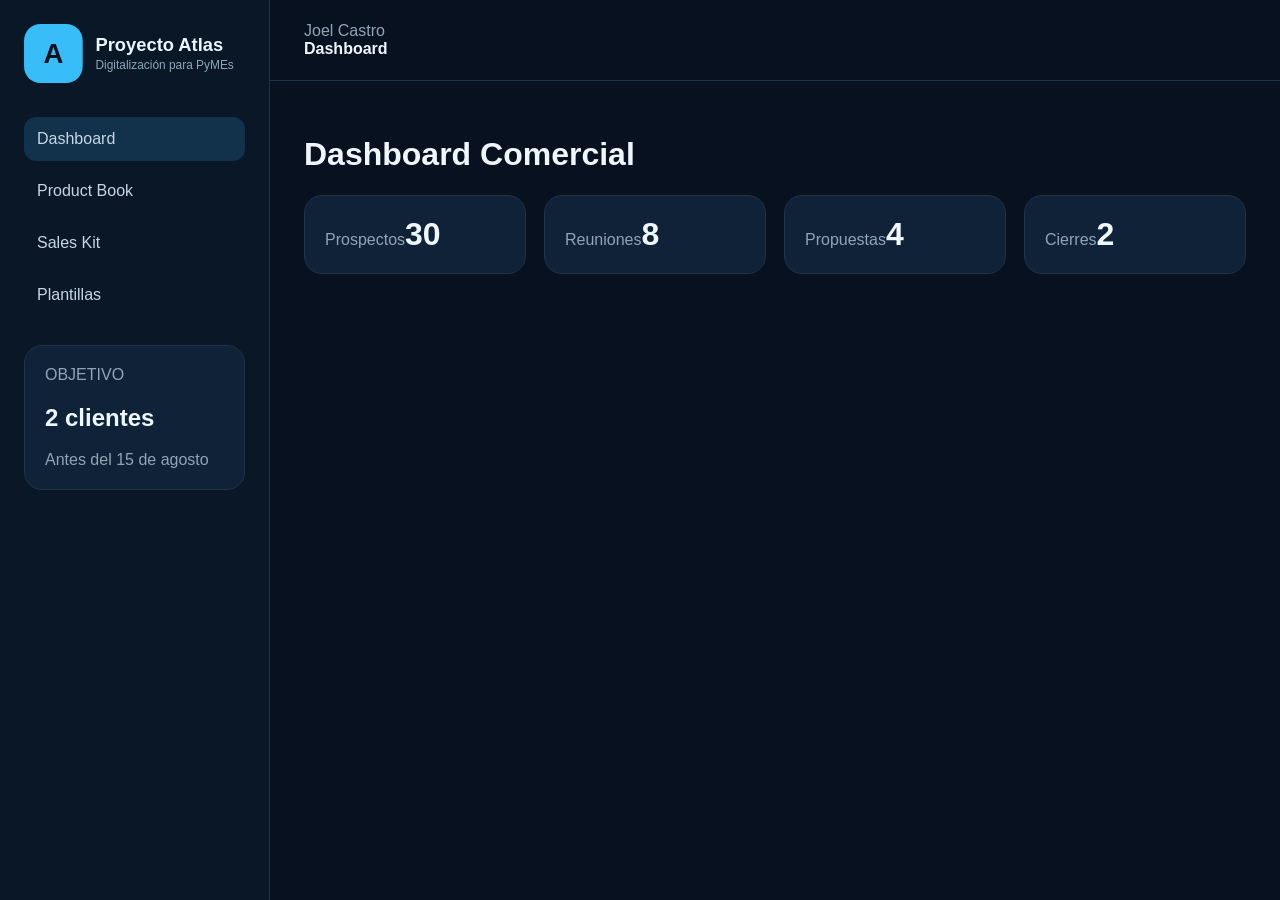
==== index.html @ df3ff929 "Add files via upload" ====
<!doctype html><html lang="es"><head><meta charset="utf-8"><meta name="viewport" content="width=device-width,initial-scale=1"><title>Dashboard</title><link rel="stylesheet" href="assets/css/styles.css"></head><body><div class="layout"><aside class="sidebar"><img class="logo" src="assets/images/logo.svg"><nav class="nav"><a href="index.html" class="active">Dashboard</a><a href="product-book.html">Product Book</a><a href="sales-kit.html">Sales Kit</a><a href="templates.html">Plantillas</a></nav><div class="goal"><div class="muted">OBJETIVO</div><h2>2 clientes</h2><div class="muted">Antes del 15 de agosto</div></div></aside><main><header class="topbar"><div class="muted">Joel Castro</div><strong>Dashboard</strong></header><div class="content"><h1>Dashboard Comercial</h1><div class="grid metrics"><div class="card metric"><span class="muted">Prospectos</span><strong>30</strong></div><div class="card metric"><span class="muted">Reuniones</span><strong>8</strong></div><div class="card metric"><span class="muted">Propuestas</span><strong>4</strong></div><div class="card metric"><span class="muted">Cierres</span><strong>2</strong></div></div></div></main></div><script src="assets/js/app.js"></script></body></html>
---- assets/css/styles.css ----
body{margin:0;background:#07111f;color:#eef6ff;font-family:Arial,sans-serif}*{box-sizing:border-box}a{text-decoration:none;color:inherit}.layout{display:grid;grid-template-columns:270px 1fr;min-height:100vh}.sidebar{padding:24px;border-right:1px solid #21334a;background:#0a1727}.logo{width:220px;margin-bottom:30px}.nav{display:grid;gap:8px}.nav a{padding:13px;border-radius:12px;color:#c7d6e5}.nav a.active,.nav a:hover{background:#12314b}.goal,.card{background:#102238;border:1px solid #21334a;border-radius:18px;padding:20px}.goal{margin-top:28px}.topbar{padding:22px 34px;border-bottom:1px solid #21334a}.content{padding:34px;max-width:1300px;margin:auto}.muted{color:#91a4b7}.btn{display:inline-block;padding:12px 18px;border-radius:12px;background:#12243a;border:1px solid #2a4059;cursor:pointer;color:#fff}.btn.primary{background:#38bdf8;color:#04111e;font-weight:bold}.template-tabs{display:flex;gap:8px;flex-wrap:wrap;margin:12px 0}.template-tabs button{padding:9px 12px;border-radius:10px;background:#0b1a2c;color:#c9d6e3;border:1px solid #2a4059;cursor:pointer}.template-tabs button.active{background:#143450}.textarea,input{width:100%;background:#09182a;color:white;border:1px solid #2b425b;border-radius:10px;padding:12px}.textarea{min-height:170px}.form-grid{display:grid;grid-template-columns:1fr 1fr;gap:14px}.creative{width:100%;max-width:520px;border-radius:16px;display:block}.grid{display:grid;gap:18px}.metrics{grid-template-columns:repeat(4,1fr)}.metric strong{font-size:32px}.products{grid-template-columns:repeat(4,1fr)}.product img{width:100%;border-radius:16px}@media(max-width:900px){.layout{grid-template-columns:1fr}.metrics,.products{grid-template-columns:repeat(2,1fr)}}@media(max-width:600px){.metrics,.products,.form-grid{grid-template-columns:1fr}}
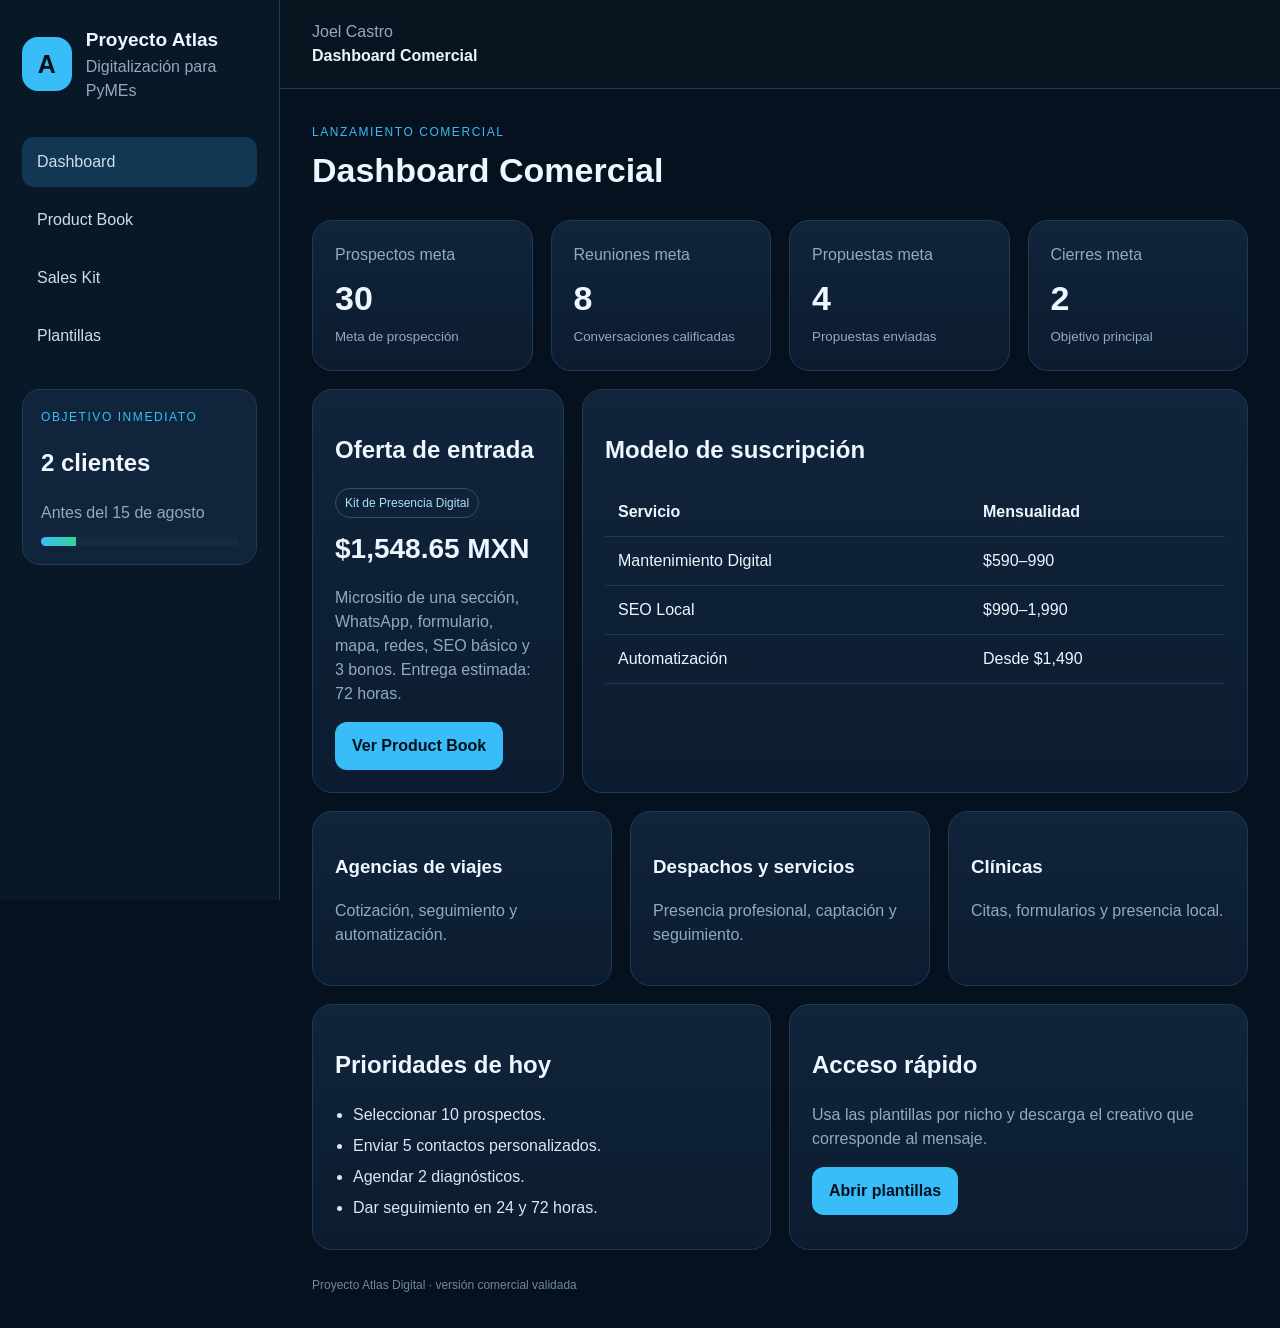
==== commit 37c1a504: "Add files via upload" ====
--- a/index.html
+++ b/index.html
@@ -1 +1 @@
-<!doctype html><html lang="es"><head><meta charset="utf-8"><meta name="viewport" content="width=device-width,initial-scale=1"><title>Dashboard</title><link rel="stylesheet" href="assets/css/styles.css"></head><body><div class="layout"><aside class="sidebar"><img class="logo" src="assets/images/logo.svg"><nav class="nav"><a href="index.html" class="active">Dashboard</a><a href="product-book.html">Product Book</a><a href="sales-kit.html">Sales Kit</a><a href="templates.html">Plantillas</a></nav><div class="goal"><div class="muted">OBJETIVO</div><h2>2 clientes</h2><div class="muted">Antes del 15 de agosto</div></div></aside><main><header class="topbar"><div class="muted">Joel Castro</div><strong>Dashboard</strong></header><div class="content"><h1>Dashboard Comercial</h1><div class="grid metrics"><div class="card metric"><span class="muted">Prospectos</span><strong>30</strong></div><div class="card metric"><span class="muted">Reuniones</span><strong>8</strong></div><div class="card metric"><span class="muted">Propuestas</span><strong>4</strong></div><div class="card metric"><span class="muted">Cierres</span><strong>2</strong></div></div></div></main></div><script src="assets/js/app.js"></script></body></html>+<!doctype html><html lang="es"><head><meta charset="utf-8"><meta name="viewport" content="width=device-width,initial-scale=1"><title>Dashboard Comercial | Proyecto Atlas</title><link rel="stylesheet" href="assets/css/styles.css"></head><body><div class="layout"><aside class="sidebar"><div class="brand"><div class="brandmark">A</div><div><strong>Proyecto Atlas</strong><div class="muted">Digitalización para PyMEs</div></div></div><nav class="nav"><a class="active" href="index.html">Dashboard</a><a class="" href="product-book.html">Product Book</a><a class="" href="sales-kit.html">Sales Kit</a><a class="" href="templates.html">Plantillas</a></nav><div class="goal"><div class="eyebrow">Objetivo inmediato</div><h2>2 clientes</h2><div class="muted">Antes del 15 de agosto</div><div class="progress"><span style="width:18%"></span></div></div></aside><main class="main"><header class="topbar"><div class="muted">Joel Castro</div><strong>Dashboard Comercial</strong></header><div class="content"><div class="eyebrow">Lanzamiento comercial</div><h1 class="section-title">Dashboard Comercial</h1><div class="grid metrics"><div class="card metric"><span class="muted">Prospectos meta</span><strong>30</strong><small>Meta de prospección</small></div><div class="card metric"><span class="muted">Reuniones meta</span><strong>8</strong><small>Conversaciones calificadas</small></div><div class="card metric"><span class="muted">Propuestas meta</span><strong>4</strong><small>Propuestas enviadas</small></div><div class="card metric"><span class="muted">Cierres meta</span><strong>2</strong><small>Objetivo principal</small></div></div><div class="grid two mt"><div class="card"><h2>Oferta de entrada</h2><span class="pill">Kit de Presencia Digital</span><p class="price">$1,548.65 MXN</p><p class="muted">Micrositio de una sección, WhatsApp, formulario, mapa, redes, SEO básico y 3 bonos. Entrega estimada: 72 horas.</p><a class="btn primary" href="product-book.html">Ver Product Book</a></div><div class="card"><h2>Modelo de suscripción</h2><div class="table-wrap"><table class="table"><tr><th>Servicio</th><th>Mensualidad</th></tr><tr><td>Mantenimiento Digital</td><td>$590–990</td></tr><tr><td>SEO Local</td><td>$990–1,990</td></tr><tr><td>Automatización</td><td>Desde $1,490</td></tr></table></div></div></div><div class="grid three mt"><div class="card"><h3>Agencias de viajes</h3><p class="muted">Cotización, seguimiento y automatización.</p></div><div class="card"><h3>Despachos y servicios</h3><p class="muted">Presencia profesional, captación y seguimiento.</p></div><div class="card"><h3>Clínicas</h3><p class="muted">Citas, formularios y presencia local.</p></div></div><div class="grid two mt"><div class="card"><h2>Prioridades de hoy</h2><ul class="list"><li>Seleccionar 10 prospectos.</li><li>Enviar 5 contactos personalizados.</li><li>Agendar 2 diagnósticos.</li><li>Dar seguimiento en 24 y 72 horas.</li></ul></div><div class="card"><h2>Acceso rápido</h2><p class="muted">Usa las plantillas por nicho y descarga el creativo que corresponde al mensaje.</p><a class="btn primary" href="templates.html">Abrir plantillas</a></div></div><div class="footer-note">Proyecto Atlas Digital · versión comercial validada</div></div></main></div><script src="assets/js/app.js"></script></body></html>
--- a/assets/css/styles.css
+++ b/assets/css/styles.css
@@ -1 +1,3 @@
-body{margin:0;background:#07111f;color:#eef6ff;font-family:Arial,sans-serif}*{box-sizing:border-box}a{text-decoration:none;color:inherit}.layout{display:grid;grid-template-columns:270px 1fr;min-height:100vh}.sidebar{padding:24px;border-right:1px solid #21334a;background:#0a1727}.logo{width:220px;margin-bottom:30px}.nav{display:grid;gap:8px}.nav a{padding:13px;border-radius:12px;color:#c7d6e5}.nav a.active,.nav a:hover{background:#12314b}.goal,.card{background:#102238;border:1px solid #21334a;border-radius:18px;padding:20px}.goal{margin-top:28px}.topbar{padding:22px 34px;border-bottom:1px solid #21334a}.content{padding:34px;max-width:1300px;margin:auto}.muted{color:#91a4b7}.btn{display:inline-block;padding:12px 18px;border-radius:12px;background:#12243a;border:1px solid #2a4059;cursor:pointer;color:#fff}.btn.primary{background:#38bdf8;color:#04111e;font-weight:bold}.template-tabs{display:flex;gap:8px;flex-wrap:wrap;margin:12px 0}.template-tabs button{padding:9px 12px;border-radius:10px;background:#0b1a2c;color:#c9d6e3;border:1px solid #2a4059;cursor:pointer}.template-tabs button.active{background:#143450}.textarea,input{width:100%;background:#09182a;color:white;border:1px solid #2b425b;border-radius:10px;padding:12px}.textarea{min-height:170px}.form-grid{display:grid;grid-template-columns:1fr 1fr;gap:14px}.creative{width:100%;max-width:520px;border-radius:16px;display:block}.grid{display:grid;gap:18px}.metrics{grid-template-columns:repeat(4,1fr)}.metric strong{font-size:32px}.products{grid-template-columns:repeat(4,1fr)}.product img{width:100%;border-radius:16px}@media(max-width:900px){.layout{grid-template-columns:1fr}.metrics,.products{grid-template-columns:repeat(2,1fr)}}@media(max-width:600px){.metrics,.products,.form-grid{grid-template-columns:1fr}}+
+:root{--bg:#06111f;--panel:#0d1d31;--panel2:#122842;--line:#213a54;--text:#eef6ff;--muted:#91aac1;--accent:#38bdf8;--green:#34d399}
+*{box-sizing:border-box}body{margin:0;background:var(--bg);color:var(--text);font-family:Arial,sans-serif;line-height:1.5}a{color:inherit;text-decoration:none}button,input,textarea{font:inherit}.layout{display:grid;grid-template-columns:280px 1fr;min-height:100vh}.sidebar{padding:26px 22px;border-right:1px solid var(--line);background:#091827;position:sticky;top:0;height:100vh}.brand{display:flex;gap:14px;align-items:center;margin-bottom:34px}.brandmark{width:54px;height:54px;border-radius:16px;background:var(--accent);display:grid;place-items:center;color:#04111d;font-weight:900;font-size:25px}.brand strong{font-size:19px}.nav{display:grid;gap:8px}.nav a{padding:13px 15px;border-radius:12px;color:#d0dceb}.nav a.active,.nav a:hover{background:#123753}.goal{margin-top:28px;padding:18px;border:1px solid var(--line);border-radius:18px;background:#10243b}.progress{height:9px;background:#172b40;border-radius:999px;overflow:hidden;margin-top:12px}.progress span{display:block;height:100%;background:linear-gradient(90deg,var(--accent),var(--green))}.main{min-width:0}.topbar{padding:20px 32px;border-bottom:1px solid var(--line);background:#07131f;position:sticky;top:0;z-index:5}.content{max-width:1440px;margin:auto;padding:34px 32px}.muted{color:var(--muted)}.eyebrow{color:var(--accent);font-size:12px;letter-spacing:.13em;text-transform:uppercase}.section-title{font-size:34px;margin:4px 0 24px}.grid{display:grid;gap:18px}.metrics{grid-template-columns:repeat(4,1fr)}.two{grid-template-columns:repeat(2,1fr)}.three{grid-template-columns:repeat(3,1fr)}.products{grid-template-columns:repeat(4,1fr)}.mt{margin-top:18px}.card{background:linear-gradient(180deg,#10243b,#0c1c30);border:1px solid var(--line);border-radius:20px;padding:22px}.metric strong{display:block;font-size:34px;margin-top:6px}.metric small{color:var(--muted)}.pill{display:inline-block;border:1px solid #31516d;color:#a8e2fb;border-radius:999px;padding:5px 9px;font-size:12px}.price{font-size:28px;font-weight:800;margin:10px 0}.btn{display:inline-flex;align-items:center;justify-content:center;padding:11px 16px;border-radius:12px;border:1px solid #31516d;background:#10243b;color:white;cursor:pointer}.btn.primary{background:var(--accent);color:#04111d;border-color:transparent;font-weight:800}.btn.green{background:var(--green);color:#04130d;border-color:transparent;font-weight:800}.actions{display:flex;gap:10px;flex-wrap:wrap}.product-card img{width:100%;aspect-ratio:16/10;object-fit:cover;border-radius:14px;margin-bottom:14px;background:#0b192a}.list{margin:10px 0 0;padding-left:18px}.list li{margin:7px 0;color:#dbe7f3}.table-wrap{overflow:auto}.table{width:100%;border-collapse:collapse;min-width:620px}.table th,.table td{padding:12px 13px;text-align:left;border-bottom:1px solid var(--line)}.steps{display:grid;grid-template-columns:repeat(6,1fr);gap:10px}.step{background:#0b1a2d;border:1px solid var(--line);border-radius:14px;padding:14px}.step b{display:block}.step small{color:var(--muted)}.template-tabs{display:flex;gap:8px;flex-wrap:wrap;margin:10px 0 16px}.template-tabs button{border:1px solid #31516d;background:#0a1a2d;color:#d7e3ee;border-radius:10px;padding:9px 12px;cursor:pointer}.template-tabs button.active{background:#154363;border-color:#4baee0}.form-grid{display:grid;grid-template-columns:1fr 1fr;gap:12px}.field{display:grid;gap:6px}.field label{font-size:13px;color:#b9cce0}.input,.textarea{width:100%;background:#081725;color:white;border:1px solid #31516d;border-radius:11px;padding:11px}.textarea{min-height:180px;resize:vertical}.creative{width:100%;max-width:520px;border-radius:16px;border:1px solid var(--line)}.notice{padding:14px;border-left:4px solid var(--accent);background:#0c2033;border-radius:10px}.status{font-size:13px;color:#7de5b5;min-height:20px}.footer-note{font-size:12px;color:#6f879c;margin-top:26px}@media(max-width:1100px){.metrics,.products{grid-template-columns:repeat(2,1fr)}.steps{grid-template-columns:repeat(3,1fr)}}@media(max-width:850px){.layout{grid-template-columns:1fr}.sidebar{position:relative;height:auto}.two,.three{grid-template-columns:1fr}.content{padding:24px}.topbar{position:relative}}@media(max-width:600px){.metrics,.products,.form-grid,.steps{grid-template-columns:1fr}.section-title{font-size:30px}}
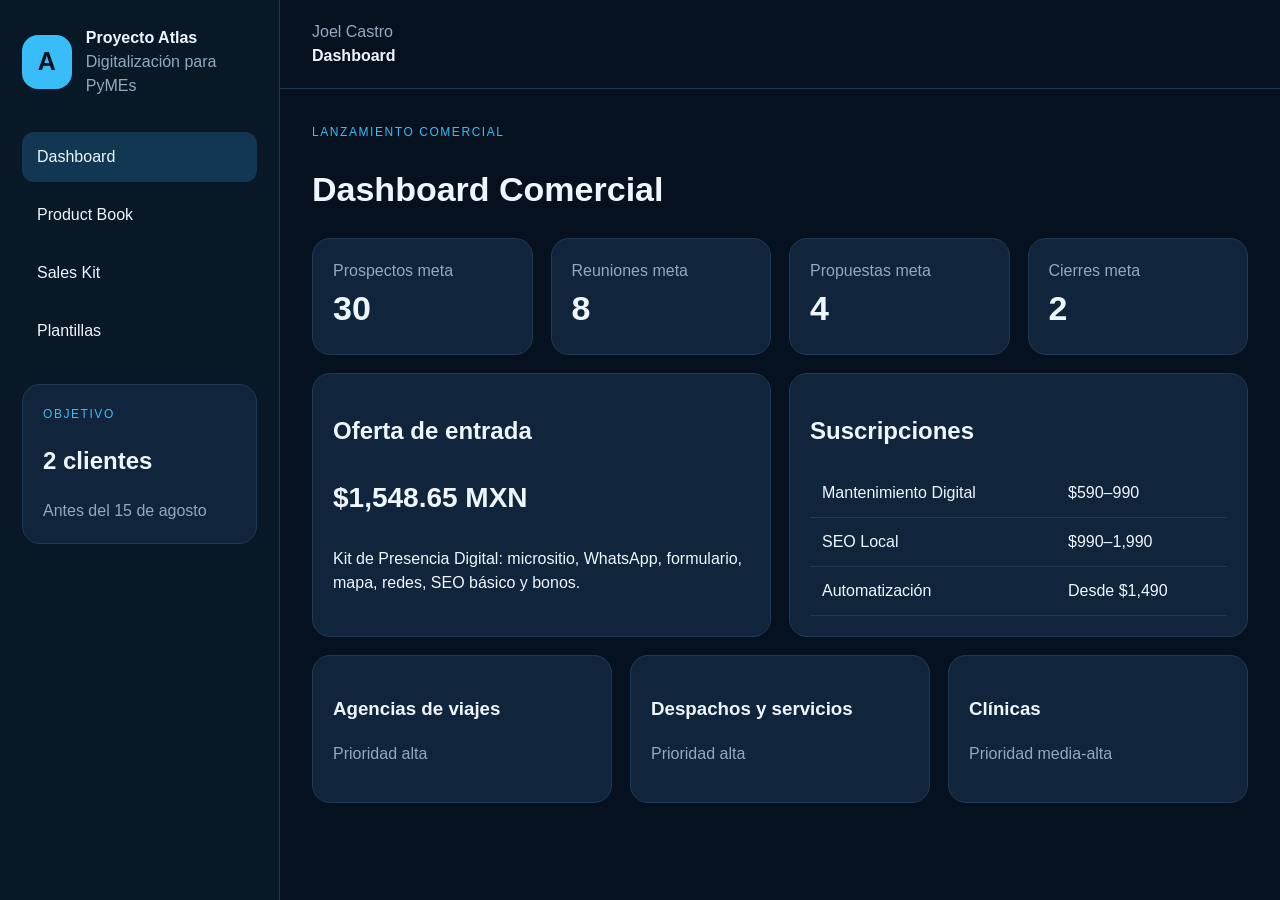
==== commit 2b64d045: "Add files via upload" ====
--- a/index.html
+++ b/index.html
@@ -1 +1 @@
-<!doctype html><html lang="es"><head><meta charset="utf-8"><meta name="viewport" content="width=device-width,initial-scale=1"><title>Dashboard Comercial | Proyecto Atlas</title><link rel="stylesheet" href="assets/css/styles.css"></head><body><div class="layout"><aside class="sidebar"><div class="brand"><div class="brandmark">A</div><div><strong>Proyecto Atlas</strong><div class="muted">Digitalización para PyMEs</div></div></div><nav class="nav"><a class="active" href="index.html">Dashboard</a><a class="" href="product-book.html">Product Book</a><a class="" href="sales-kit.html">Sales Kit</a><a class="" href="templates.html">Plantillas</a></nav><div class="goal"><div class="eyebrow">Objetivo inmediato</div><h2>2 clientes</h2><div class="muted">Antes del 15 de agosto</div><div class="progress"><span style="width:18%"></span></div></div></aside><main class="main"><header class="topbar"><div class="muted">Joel Castro</div><strong>Dashboard Comercial</strong></header><div class="content"><div class="eyebrow">Lanzamiento comercial</div><h1 class="section-title">Dashboard Comercial</h1><div class="grid metrics"><div class="card metric"><span class="muted">Prospectos meta</span><strong>30</strong><small>Meta de prospección</small></div><div class="card metric"><span class="muted">Reuniones meta</span><strong>8</strong><small>Conversaciones calificadas</small></div><div class="card metric"><span class="muted">Propuestas meta</span><strong>4</strong><small>Propuestas enviadas</small></div><div class="card metric"><span class="muted">Cierres meta</span><strong>2</strong><small>Objetivo principal</small></div></div><div class="grid two mt"><div class="card"><h2>Oferta de entrada</h2><span class="pill">Kit de Presencia Digital</span><p class="price">$1,548.65 MXN</p><p class="muted">Micrositio de una sección, WhatsApp, formulario, mapa, redes, SEO básico y 3 bonos. Entrega estimada: 72 horas.</p><a class="btn primary" href="product-book.html">Ver Product Book</a></div><div class="card"><h2>Modelo de suscripción</h2><div class="table-wrap"><table class="table"><tr><th>Servicio</th><th>Mensualidad</th></tr><tr><td>Mantenimiento Digital</td><td>$590–990</td></tr><tr><td>SEO Local</td><td>$990–1,990</td></tr><tr><td>Automatización</td><td>Desde $1,490</td></tr></table></div></div></div><div class="grid three mt"><div class="card"><h3>Agencias de viajes</h3><p class="muted">Cotización, seguimiento y automatización.</p></div><div class="card"><h3>Despachos y servicios</h3><p class="muted">Presencia profesional, captación y seguimiento.</p></div><div class="card"><h3>Clínicas</h3><p class="muted">Citas, formularios y presencia local.</p></div></div><div class="grid two mt"><div class="card"><h2>Prioridades de hoy</h2><ul class="list"><li>Seleccionar 10 prospectos.</li><li>Enviar 5 contactos personalizados.</li><li>Agendar 2 diagnósticos.</li><li>Dar seguimiento en 24 y 72 horas.</li></ul></div><div class="card"><h2>Acceso rápido</h2><p class="muted">Usa las plantillas por nicho y descarga el creativo que corresponde al mensaje.</p><a class="btn primary" href="templates.html">Abrir plantillas</a></div></div><div class="footer-note">Proyecto Atlas Digital · versión comercial validada</div></div></main></div><script src="assets/js/app.js"></script></body></html>+<!doctype html><html lang="es"><head><meta charset="utf-8"><meta name="viewport" content="width=device-width,initial-scale=1"><title>Dashboard | Proyecto Atlas</title><link rel="stylesheet" href="assets/css/styles.css"></head><body><div class="layout"><aside class="sidebar"><div class="brand"><div class="brandmark">A</div><div><strong>Proyecto Atlas</strong><div class="muted">Digitalización para PyMEs</div></div></div><nav class="nav"><a class="active" href="index.html">Dashboard</a><a class="" href="product-book.html">Product Book</a><a class="" href="sales-kit.html">Sales Kit</a><a class="" href="templates.html">Plantillas</a></nav><div class="goal"><div class="eyebrow">Objetivo</div><h2>2 clientes</h2><div class="muted">Antes del 15 de agosto</div></div></aside><main><header class="topbar"><div class="muted">Joel Castro</div><strong>Dashboard</strong></header><div class="content"><div class="eyebrow">Lanzamiento comercial</div><h1 class="section-title">Dashboard Comercial</h1><div class="grid metrics"><div class="card metric"><span class="muted">Prospectos meta</span><strong>30</strong></div><div class="card metric"><span class="muted">Reuniones meta</span><strong>8</strong></div><div class="card metric"><span class="muted">Propuestas meta</span><strong>4</strong></div><div class="card metric"><span class="muted">Cierres meta</span><strong>2</strong></div></div><div class="grid two" style="margin-top:18px"><div class="card"><h2>Oferta de entrada</h2><p class="price">$1,548.65 MXN</p><p>Kit de Presencia Digital: micrositio, WhatsApp, formulario, mapa, redes, SEO básico y bonos.</p></div><div class="card"><h2>Suscripciones</h2><table class="table"><tr><td>Mantenimiento Digital</td><td>$590–990</td></tr><tr><td>SEO Local</td><td>$990–1,990</td></tr><tr><td>Automatización</td><td>Desde $1,490</td></tr></table></div></div><div class="grid three" style="margin-top:18px"><div class="card"><h3>Agencias de viajes</h3><p class="muted">Prioridad alta</p></div><div class="card"><h3>Despachos y servicios</h3><p class="muted">Prioridad alta</p></div><div class="card"><h3>Clínicas</h3><p class="muted">Prioridad media-alta</p></div></div></div></main></div><script src="assets/js/app.js"></script></body></html>
--- a/assets/css/styles.css
+++ b/assets/css/styles.css
@@ -1,3 +1,3 @@
 
 :root{--bg:#06111f;--panel:#0d1d31;--panel2:#122842;--line:#213a54;--text:#eef6ff;--muted:#91aac1;--accent:#38bdf8;--green:#34d399}
-*{box-sizing:border-box}body{margin:0;background:var(--bg);color:var(--text);font-family:Arial,sans-serif;line-height:1.5}a{color:inherit;text-decoration:none}button,input,textarea{font:inherit}.layout{display:grid;grid-template-columns:280px 1fr;min-height:100vh}.sidebar{padding:26px 22px;border-right:1px solid var(--line);background:#091827;position:sticky;top:0;height:100vh}.brand{display:flex;gap:14px;align-items:center;margin-bottom:34px}.brandmark{width:54px;height:54px;border-radius:16px;background:var(--accent);display:grid;place-items:center;color:#04111d;font-weight:900;font-size:25px}.brand strong{font-size:19px}.nav{display:grid;gap:8px}.nav a{padding:13px 15px;border-radius:12px;color:#d0dceb}.nav a.active,.nav a:hover{background:#123753}.goal{margin-top:28px;padding:18px;border:1px solid var(--line);border-radius:18px;background:#10243b}.progress{height:9px;background:#172b40;border-radius:999px;overflow:hidden;margin-top:12px}.progress span{display:block;height:100%;background:linear-gradient(90deg,var(--accent),var(--green))}.main{min-width:0}.topbar{padding:20px 32px;border-bottom:1px solid var(--line);background:#07131f;position:sticky;top:0;z-index:5}.content{max-width:1440px;margin:auto;padding:34px 32px}.muted{color:var(--muted)}.eyebrow{color:var(--accent);font-size:12px;letter-spacing:.13em;text-transform:uppercase}.section-title{font-size:34px;margin:4px 0 24px}.grid{display:grid;gap:18px}.metrics{grid-template-columns:repeat(4,1fr)}.two{grid-template-columns:repeat(2,1fr)}.three{grid-template-columns:repeat(3,1fr)}.products{grid-template-columns:repeat(4,1fr)}.mt{margin-top:18px}.card{background:linear-gradient(180deg,#10243b,#0c1c30);border:1px solid var(--line);border-radius:20px;padding:22px}.metric strong{display:block;font-size:34px;margin-top:6px}.metric small{color:var(--muted)}.pill{display:inline-block;border:1px solid #31516d;color:#a8e2fb;border-radius:999px;padding:5px 9px;font-size:12px}.price{font-size:28px;font-weight:800;margin:10px 0}.btn{display:inline-flex;align-items:center;justify-content:center;padding:11px 16px;border-radius:12px;border:1px solid #31516d;background:#10243b;color:white;cursor:pointer}.btn.primary{background:var(--accent);color:#04111d;border-color:transparent;font-weight:800}.btn.green{background:var(--green);color:#04130d;border-color:transparent;font-weight:800}.actions{display:flex;gap:10px;flex-wrap:wrap}.product-card img{width:100%;aspect-ratio:16/10;object-fit:cover;border-radius:14px;margin-bottom:14px;background:#0b192a}.list{margin:10px 0 0;padding-left:18px}.list li{margin:7px 0;color:#dbe7f3}.table-wrap{overflow:auto}.table{width:100%;border-collapse:collapse;min-width:620px}.table th,.table td{padding:12px 13px;text-align:left;border-bottom:1px solid var(--line)}.steps{display:grid;grid-template-columns:repeat(6,1fr);gap:10px}.step{background:#0b1a2d;border:1px solid var(--line);border-radius:14px;padding:14px}.step b{display:block}.step small{color:var(--muted)}.template-tabs{display:flex;gap:8px;flex-wrap:wrap;margin:10px 0 16px}.template-tabs button{border:1px solid #31516d;background:#0a1a2d;color:#d7e3ee;border-radius:10px;padding:9px 12px;cursor:pointer}.template-tabs button.active{background:#154363;border-color:#4baee0}.form-grid{display:grid;grid-template-columns:1fr 1fr;gap:12px}.field{display:grid;gap:6px}.field label{font-size:13px;color:#b9cce0}.input,.textarea{width:100%;background:#081725;color:white;border:1px solid #31516d;border-radius:11px;padding:11px}.textarea{min-height:180px;resize:vertical}.creative{width:100%;max-width:520px;border-radius:16px;border:1px solid var(--line)}.notice{padding:14px;border-left:4px solid var(--accent);background:#0c2033;border-radius:10px}.status{font-size:13px;color:#7de5b5;min-height:20px}.footer-note{font-size:12px;color:#6f879c;margin-top:26px}@media(max-width:1100px){.metrics,.products{grid-template-columns:repeat(2,1fr)}.steps{grid-template-columns:repeat(3,1fr)}}@media(max-width:850px){.layout{grid-template-columns:1fr}.sidebar{position:relative;height:auto}.two,.three{grid-template-columns:1fr}.content{padding:24px}.topbar{position:relative}}@media(max-width:600px){.metrics,.products,.form-grid,.steps{grid-template-columns:1fr}.section-title{font-size:30px}}
+*{box-sizing:border-box}body{margin:0;background:var(--bg);color:var(--text);font-family:Arial,sans-serif;line-height:1.5}a{color:inherit;text-decoration:none}.layout{display:grid;grid-template-columns:280px 1fr;min-height:100vh}.sidebar{padding:26px 22px;border-right:1px solid var(--line);background:#091827}.brand{display:flex;gap:14px;align-items:center;margin-bottom:34px}.brandmark{width:54px;height:54px;border-radius:16px;background:var(--accent);display:grid;place-items:center;color:#04111d;font-weight:900;font-size:25px}.nav{display:grid;gap:8px}.nav a{padding:13px 15px;border-radius:12px}.nav a.active,.nav a:hover{background:#123753}.goal,.card{background:#10243b;border:1px solid var(--line);border-radius:18px;padding:20px}.goal{margin-top:28px}.topbar{padding:20px 32px;border-bottom:1px solid var(--line)}.content{max-width:1400px;margin:auto;padding:34px 32px}.muted{color:var(--muted)}.eyebrow{color:var(--accent);font-size:12px;text-transform:uppercase;letter-spacing:.13em}.section-title{font-size:34px}.grid{display:grid;gap:18px}.metrics{grid-template-columns:repeat(4,1fr)}.two{grid-template-columns:repeat(2,1fr)}.three{grid-template-columns:repeat(3,1fr)}.products{grid-template-columns:repeat(4,1fr)}.metric strong{display:block;font-size:34px}.pill{display:inline-block;border:1px solid #31516d;color:#a8e2fb;border-radius:999px;padding:5px 9px;font-size:12px}.price{font-size:28px;font-weight:800}.btn{display:inline-flex;padding:11px 16px;border-radius:12px;border:1px solid #31516d;background:#10243b;color:#fff;cursor:pointer}.btn.primary{background:var(--accent);color:#04111d;font-weight:bold}.btn.green{background:var(--green);color:#04130d;font-weight:bold}.actions{display:flex;gap:10px;flex-wrap:wrap}.product-card img{width:100%;border-radius:14px}.table{width:100%;border-collapse:collapse}.table th,.table td{padding:12px;border-bottom:1px solid var(--line);text-align:left}.steps{display:grid;grid-template-columns:repeat(6,1fr);gap:10px}.step{background:#0b1a2d;border:1px solid var(--line);border-radius:14px;padding:14px}.template-tabs{display:flex;gap:8px;flex-wrap:wrap}.template-tabs button{padding:9px 12px;border-radius:10px;background:#0a1a2d;color:#d7e3ee;border:1px solid #31516d;cursor:pointer}.template-tabs button.active{background:#154363}.form-grid{display:grid;grid-template-columns:1fr 1fr;gap:12px}.input,.textarea{width:100%;background:#081725;color:white;border:1px solid #31516d;border-radius:11px;padding:11px}.textarea{min-height:170px}.creative{width:100%;max-width:520px;border-radius:16px;border:1px solid var(--line)}.status{color:#7de5b5;min-height:20px}.notice{padding:14px;border-left:4px solid var(--accent);background:#0c2033;border-radius:10px}@media(max-width:900px){.layout,.two,.three{grid-template-columns:1fr}.metrics,.products{grid-template-columns:repeat(2,1fr)}.steps{grid-template-columns:repeat(3,1fr)}}@media(max-width:600px){.metrics,.products,.form-grid,.steps{grid-template-columns:1fr}}
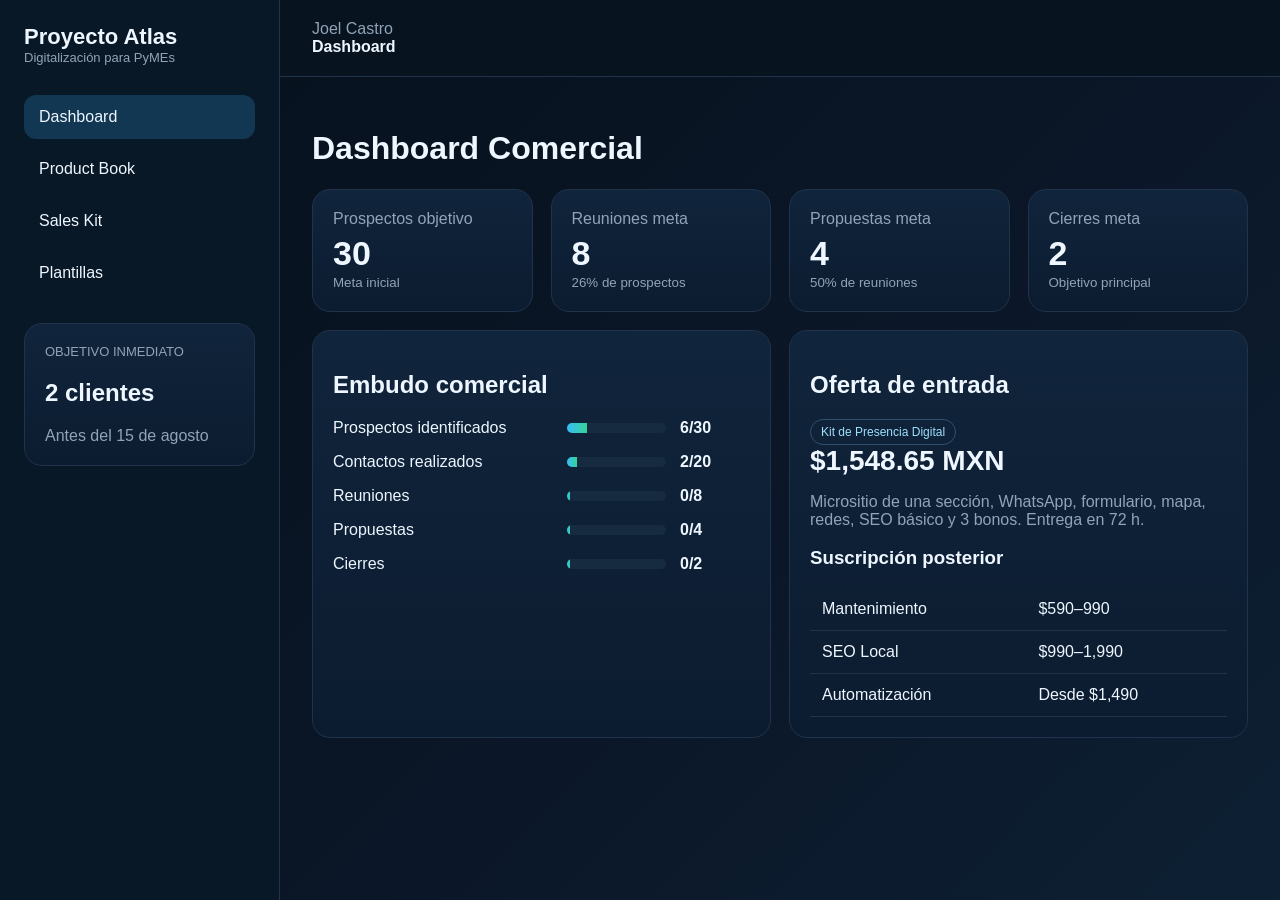
==== commit 82a1cb90: "Add files via upload" ====
--- a/index.html
+++ b/index.html
@@ -1 +1,4 @@
-<!doctype html><html lang="es"><head><meta charset="utf-8"><meta name="viewport" content="width=device-width,initial-scale=1"><title>Dashboard | Proyecto Atlas</title><link rel="stylesheet" href="assets/css/styles.css"></head><body><div class="layout"><aside class="sidebar"><div class="brand"><div class="brandmark">A</div><div><strong>Proyecto Atlas</strong><div class="muted">Digitalización para PyMEs</div></div></div><nav class="nav"><a class="active" href="index.html">Dashboard</a><a class="" href="product-book.html">Product Book</a><a class="" href="sales-kit.html">Sales Kit</a><a class="" href="templates.html">Plantillas</a></nav><div class="goal"><div class="eyebrow">Objetivo</div><h2>2 clientes</h2><div class="muted">Antes del 15 de agosto</div></div></aside><main><header class="topbar"><div class="muted">Joel Castro</div><strong>Dashboard</strong></header><div class="content"><div class="eyebrow">Lanzamiento comercial</div><h1 class="section-title">Dashboard Comercial</h1><div class="grid metrics"><div class="card metric"><span class="muted">Prospectos meta</span><strong>30</strong></div><div class="card metric"><span class="muted">Reuniones meta</span><strong>8</strong></div><div class="card metric"><span class="muted">Propuestas meta</span><strong>4</strong></div><div class="card metric"><span class="muted">Cierres meta</span><strong>2</strong></div></div><div class="grid two" style="margin-top:18px"><div class="card"><h2>Oferta de entrada</h2><p class="price">$1,548.65 MXN</p><p>Kit de Presencia Digital: micrositio, WhatsApp, formulario, mapa, redes, SEO básico y bonos.</p></div><div class="card"><h2>Suscripciones</h2><table class="table"><tr><td>Mantenimiento Digital</td><td>$590–990</td></tr><tr><td>SEO Local</td><td>$990–1,990</td></tr><tr><td>Automatización</td><td>Desde $1,490</td></tr></table></div></div><div class="grid three" style="margin-top:18px"><div class="card"><h3>Agencias de viajes</h3><p class="muted">Prioridad alta</p></div><div class="card"><h3>Despachos y servicios</h3><p class="muted">Prioridad alta</p></div><div class="card"><h3>Clínicas</h3><p class="muted">Prioridad media-alta</p></div></div></div></main></div><script src="assets/js/app.js"></script></body></html>+<!doctype html><html lang="es"><head><meta charset="utf-8"><meta name="viewport" content="width=device-width,initial-scale=1"><title>Dashboard | Proyecto Atlas</title><link rel="stylesheet" href="assets/css/styles.css"></head><body><div class="layout"><aside class="sidebar"><div class="brand">Proyecto Atlas</div><div class="sub">Digitalización para PyMEs</div><nav class="nav"><a href="index.html" class="active">Dashboard</a><a href="product-book.html" class="">Product Book</a><a href="sales-kit.html" class="">Sales Kit</a><a href="templates.html" class="">Plantillas</a></nav><div class="goal"><div class="sub">OBJETIVO INMEDIATO</div><h2>2 clientes</h2><div class="muted">Antes del 15 de agosto</div></div></aside><main><div class="topbar"><div class="muted">Joel Castro</div><strong>Dashboard</strong></div><div class="content"><h1>Dashboard Comercial</h1>
+<div class="grid metrics"><div class="card metric"><span class="muted">Prospectos objetivo</span><strong>30</strong><small class="muted">Meta inicial</small></div><div class="card metric"><span class="muted">Reuniones meta</span><strong>8</strong><small class="muted">26% de prospectos</small></div><div class="card metric"><span class="muted">Propuestas meta</span><strong>4</strong><small class="muted">50% de reuniones</small></div><div class="card metric"><span class="muted">Cierres meta</span><strong>2</strong><small class="muted">Objetivo principal</small></div></div>
+<div class="grid two" style="margin-top:18px"><div class="card"><h2>Embudo comercial</h2><div class="funnel"><div class="funnel-row"><span>Prospectos identificados</span><div class="progress"><span style="width:20%"></span></div><b>6/30</b></div><div class="funnel-row"><span>Contactos realizados</span><div class="progress"><span style="width:10%"></span></div><b>2/20</b></div><div class="funnel-row"><span>Reuniones</span><div class="progress"><span style="width:3%"></span></div><b>0/8</b></div><div class="funnel-row"><span>Propuestas</span><div class="progress"><span style="width:3%"></span></div><b>0/4</b></div><div class="funnel-row"><span>Cierres</span><div class="progress"><span style="width:3%"></span></div><b>0/2</b></div></div></div>
+<div class="card"><h2>Oferta de entrada</h2><span class="pill">Kit de Presencia Digital</span><div class="price">$1,548.65 MXN</div><p class="muted">Micrositio de una sección, WhatsApp, formulario, mapa, redes, SEO básico y 3 bonos. Entrega en 72 h.</p><h3>Suscripción posterior</h3><table class="table"><tr><td>Mantenimiento</td><td>$590–990</td></tr><tr><td>SEO Local</td><td>$990–1,990</td></tr><tr><td>Automatización</td><td>Desde $1,490</td></tr></table></div></div></div></main></div><script src="assets/js/app.js"></script></body></html>
--- a/assets/css/styles.css
+++ b/assets/css/styles.css
@@ -1,3 +1,6 @@
 
-:root{--bg:#06111f;--panel:#0d1d31;--panel2:#122842;--line:#213a54;--text:#eef6ff;--muted:#91aac1;--accent:#38bdf8;--green:#34d399}
-*{box-sizing:border-box}body{margin:0;background:var(--bg);color:var(--text);font-family:Arial,sans-serif;line-height:1.5}a{color:inherit;text-decoration:none}.layout{display:grid;grid-template-columns:280px 1fr;min-height:100vh}.sidebar{padding:26px 22px;border-right:1px solid var(--line);background:#091827}.brand{display:flex;gap:14px;align-items:center;margin-bottom:34px}.brandmark{width:54px;height:54px;border-radius:16px;background:var(--accent);display:grid;place-items:center;color:#04111d;font-weight:900;font-size:25px}.nav{display:grid;gap:8px}.nav a{padding:13px 15px;border-radius:12px}.nav a.active,.nav a:hover{background:#123753}.goal,.card{background:#10243b;border:1px solid var(--line);border-radius:18px;padding:20px}.goal{margin-top:28px}.topbar{padding:20px 32px;border-bottom:1px solid var(--line)}.content{max-width:1400px;margin:auto;padding:34px 32px}.muted{color:var(--muted)}.eyebrow{color:var(--accent);font-size:12px;text-transform:uppercase;letter-spacing:.13em}.section-title{font-size:34px}.grid{display:grid;gap:18px}.metrics{grid-template-columns:repeat(4,1fr)}.two{grid-template-columns:repeat(2,1fr)}.three{grid-template-columns:repeat(3,1fr)}.products{grid-template-columns:repeat(4,1fr)}.metric strong{display:block;font-size:34px}.pill{display:inline-block;border:1px solid #31516d;color:#a8e2fb;border-radius:999px;padding:5px 9px;font-size:12px}.price{font-size:28px;font-weight:800}.btn{display:inline-flex;padding:11px 16px;border-radius:12px;border:1px solid #31516d;background:#10243b;color:#fff;cursor:pointer}.btn.primary{background:var(--accent);color:#04111d;font-weight:bold}.btn.green{background:var(--green);color:#04130d;font-weight:bold}.actions{display:flex;gap:10px;flex-wrap:wrap}.product-card img{width:100%;border-radius:14px}.table{width:100%;border-collapse:collapse}.table th,.table td{padding:12px;border-bottom:1px solid var(--line);text-align:left}.steps{display:grid;grid-template-columns:repeat(6,1fr);gap:10px}.step{background:#0b1a2d;border:1px solid var(--line);border-radius:14px;padding:14px}.template-tabs{display:flex;gap:8px;flex-wrap:wrap}.template-tabs button{padding:9px 12px;border-radius:10px;background:#0a1a2d;color:#d7e3ee;border:1px solid #31516d;cursor:pointer}.template-tabs button.active{background:#154363}.form-grid{display:grid;grid-template-columns:1fr 1fr;gap:12px}.input,.textarea{width:100%;background:#081725;color:white;border:1px solid #31516d;border-radius:11px;padding:11px}.textarea{min-height:170px}.creative{width:100%;max-width:520px;border-radius:16px;border:1px solid var(--line)}.status{color:#7de5b5;min-height:20px}.notice{padding:14px;border-left:4px solid var(--accent);background:#0c2033;border-radius:10px}@media(max-width:900px){.layout,.two,.three{grid-template-columns:1fr}.metrics,.products{grid-template-columns:repeat(2,1fr)}.steps{grid-template-columns:repeat(3,1fr)}}@media(max-width:600px){.metrics,.products,.form-grid,.steps{grid-template-columns:1fr}}
+:root{--bg:#07111f;--panel:#0d1b2a;--panel2:#132238;--text:#eef6ff;--muted:#91a4b7;--accent:#38bdf8;--green:#34d399;--line:#21334a}
+*{box-sizing:border-box}body{margin:0;background:linear-gradient(135deg,#06101c,#0b1728 60%,#0d2033);color:var(--text);font-family:Arial,sans-serif;min-height:100vh}
+a{color:inherit;text-decoration:none}.layout{display:grid;grid-template-columns:280px 1fr;min-height:100vh}.sidebar{padding:24px;border-right:1px solid var(--line);background:#091827;position:sticky;top:0;height:100vh}.brand{font-size:22px;font-weight:800}.sub{color:var(--muted);font-size:13px}.nav{display:grid;gap:8px;margin-top:30px}.nav a{padding:13px 15px;border-radius:12px}.nav a.active,.nav a:hover{background:#123753}.goal,.card{background:linear-gradient(180deg,#10243b,#0c1c30);border:1px solid var(--line);border-radius:18px;padding:20px}.goal{margin-top:28px}.topbar{padding:20px 32px;border-bottom:1px solid var(--line);background:#07131f}.content{max-width:1400px;margin:auto;padding:32px}.muted{color:var(--muted)}.grid{display:grid;gap:18px}.metrics{grid-template-columns:repeat(4,1fr)}.two{grid-template-columns:1fr 1fr}.metric strong{display:block;font-size:34px;margin-top:6px}.progress{height:10px;background:#172b40;border-radius:999px;overflow:hidden}.progress span{display:block;height:100%;background:linear-gradient(90deg,var(--accent),var(--green))}
+.funnel{display:grid;gap:16px}.funnel-row{display:grid;grid-template-columns:220px 1fr 70px;gap:14px;align-items:center}.table{width:100%;border-collapse:collapse}.table th,.table td{padding:12px;border-bottom:1px solid var(--line);text-align:left}.pill{display:inline-block;padding:5px 10px;border-radius:999px;border:1px solid #31516d;color:#9ddffc;font-size:12px}.price{font-size:28px;font-weight:800}.btn{display:inline-block;padding:11px 16px;border-radius:12px;border:1px solid #31516d;background:#10243b;color:white;cursor:pointer}.btn.primary{background:var(--accent);color:#04111d;font-weight:800}.tabs{display:flex;gap:8px;flex-wrap:wrap;margin:12px 0}.tabs button{padding:9px 12px;border-radius:10px;background:#0a1a2d;color:#d7e3ee;border:1px solid #31516d;cursor:pointer}.tabs button.active{background:#154363}.form-grid{display:grid;grid-template-columns:1fr 1fr;gap:12px}.input,.textarea{width:100%;background:#081725;color:white;border:1px solid #31516d;border-radius:11px;padding:11px}.textarea{min-height:180px;resize:vertical}.status{color:#7de5b5;font-size:13px;min-height:20px}
+@media(max-width:1000px){.layout{grid-template-columns:1fr}.sidebar{position:relative;height:auto}.metrics,.two{grid-template-columns:1fr 1fr}}@media(max-width:650px){.metrics,.two,.form-grid{grid-template-columns:1fr}.funnel-row{grid-template-columns:1fr}}
